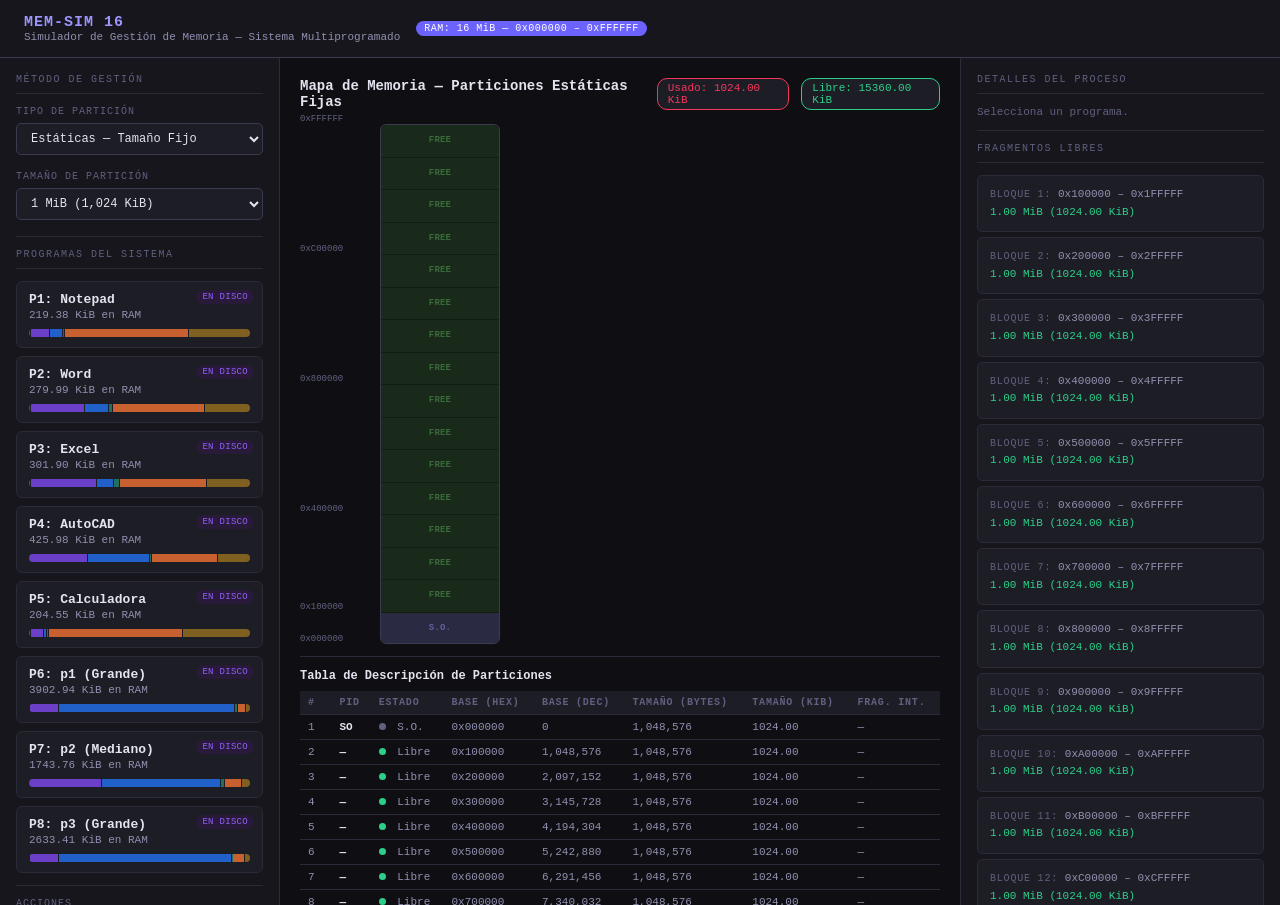
==== Laboratorio_3/simulador_memoria.html @ 235eb128 "archivos base laboratorio 3" ====
<!DOCTYPE html>
<html lang="es">
<head>
  <meta charset="UTF-8" />
  <meta name="viewport" content="width=device-width, initial-scale=1.0" />
  <title>Simulador de Gestión de Memoria — 16 MiB</title>

  <!-- Hoja de estilos externa -->
  <link rel="stylesheet" href="simulador_memoria.css" />
</head>
<body>

  <!-- ═══════════════════════════════════════════════════════
       ENCABEZADO PRINCIPAL
       Muestra el nombre del simulador y el rango de direcciones
  ═══════════════════════════════════════════════════════ -->
  <header>
    <div>
      <div class="logo">MEM-SIM 16</div>
      <div class="subtitle">Simulador de Gestión de Memoria — Sistema Multiprogramado</div>
    </div>
    <span class="badge">RAM: 16 MiB — 0x000000 – 0xFFFFFF</span>
  </header>

  <!-- ═══════════════════════════════════════════════════════
       DISEÑO PRINCIPAL DE TRES COLUMNAS
       Izquierda: controles y lista de programas
       Centro:    mapa visual de memoria y tabla de particiones
       Derecha:   detalles del proceso y log de eventos
  ═══════════════════════════════════════════════════════ -->
  <div class="main-layout">

    <!-- ── PANEL IZQUIERDO: Controles ── -->
    <div class="panel" id="leftPanel">

      <!-- Sección: selección del método de gestión -->
      <div class="panel-title">Método de Gestión</div>

      <div class="ctrl-section">
        <div class="ctrl-label">Tipo de Partición</div>
        <select id="methodSelect" onchange="onMethodChange()">
          <option value="fixed">Estáticas — Tamaño Fijo</option>
          <option value="variable">Estáticas — Tamaño Variable</option>
          <option value="dynamic">Dinámicas — Sin Compactación</option>
          <option value="dynamic_compact">Dinámicas — Con Compactación</option>
        </select>
      </div>

      <!--
        Selector de algoritmo de asignación.
        Visible para: estáticas de tamaño variable, dinámicas sin/con compactación.
        Oculto para:  estáticas de tamaño fijo (no aplica algoritmo).
      -->
      <div id="algorithmRow" class="ctrl-section" style="display:none">
        <div class="ctrl-label">Algoritmo de Asignación</div>
        <select id="algorithmSelect" onchange="onAlgorithmChange()">
          <option value="first">Primer Ajuste (First Fit)</option>
          <option value="best">Mejor Ajuste (Best Fit)</option>
          <option value="worst">Peor Ajuste (Worst Fit)</option>
        </select>
      </div>

      <!--
        Selector del tamaño de partición fija.
        Solo visible en el modo "Estáticas de Tamaño Fijo".
      -->
      <div id="fixedPartRow" class="ctrl-section" style="display:none">
        <div class="ctrl-label">Tamaño de Partición</div>
        <select id="partSizeSelect" onchange="onMethodChange()">
          <option value="1048576">1 MiB (1,024 KiB)</option>
          <option value="2097152">2 MiB (2,048 KiB)</option>
          <option value="4194304">4 MiB (4,096 KiB)</option>
        </select>
      </div>

      <div class="divider"></div>

      <!-- Sección: lista de programas disponibles -->
      <div class="panel-title">Programas del Sistema</div>
      <div id="programsList"></div>

      <div class="divider"></div>

      <!-- Sección: botones de acción sobre la memoria -->
      <div class="ctrl-section">
        <div class="ctrl-label">Acciones</div>

        <!-- Carga el proceso seleccionado en RAM -->
        <button onclick="loadSelectedProcess()" id="btnLoad">▶ Cargar Proceso</button>

        <!-- Libera el proceso seleccionado de RAM -->
        <button onclick="unloadSelectedProcess()" id="btnUnload" class="danger" style="margin-top:6px">
          ✕ Terminar Proceso
        </button>

        <!-- Reinicia la simulación borrando todos los procesos cargados -->
        <button onclick="resetMemory()" class="secondary" style="margin-top:6px">
          ↺ Resetear Memoria
        </button>

        <!-- Avanza un paso en la simulación automática (T1 → T6) -->
        <button onclick="runAutoSimulation()" class="success" style="margin-top:6px" id="btnAuto">
          ⚡ Simulación Auto (T1–T6)
        </button>
      </div>

      <!--
        Botón de compactación: solo visible en el modo dinámico con compactación.
        Mueve todos los procesos al área baja de RAM para consolidar el espacio libre.
      -->
      <div id="compactBtnWrap" style="display:none">
        <button onclick="doCompact()" class="secondary" style="margin-top:6px">
          ⊡ Compactar Memoria
        </button>
      </div>

    </div><!-- /panel izquierdo -->


    <!-- ── PANEL CENTRAL: Mapa de Memoria ── -->
    <div class="center-panel" id="centerPanel">

      <!-- Encabezado del mapa con título dinámico y chips de estadísticas -->
      <div class="mem-header">
        <div class="mem-title" id="mapTitle">Mapa de Memoria — Particiones Estáticas Fijas</div>
        <div class="mem-stats">
          <span class="stat-chip used" id="statUsed">Usado: 0</span>
          <span class="stat-chip free" id="statFree">Libre: 16 MiB</span>
        </div>
      </div>

      <!-- Contenedor donde se renderizan: etiquetas de dirección + mapa visual + tabla lateral -->
      <div class="mem-map-container" id="memMapContainer"></div>

      <div class="divider"></div>

      <!-- Tabla de descripción detallada de todas las particiones -->
      <div class="compact-title">Tabla de Descripción de Particiones</div>
      <div style="overflow-x:auto; margin-top:8px;">
        <table id="partTable">
          <thead>
            <tr>
              <th>#</th>
              <th>PID</th>
              <th>Estado</th>
              <th>Base (Hex)</th>
              <th>Base (Dec)</th>
              <th>Tamaño (bytes)</th>
              <th>Tamaño (KiB)</th>
              <th>Frag. Int.</th>
            </tr>
          </thead>
          <tbody id="partTableBody"></tbody>
        </table>
      </div>

      <!-- Sección de análisis de fragmentación (interna y externa) -->
      <div id="fragSection" style="margin-top:14px; display:none">
        <div class="compact-title">Análisis de Fragmentación</div>
        <div class="two-col" style="margin-top:8px" id="fragStats"></div>
      </div>

    </div><!-- /panel central -->


    <!-- ── PANEL DERECHO: Detalles y Log ── -->
    <div class="right-panel" id="rightPanel">

      <!-- Información detallada del proceso seleccionado y sus segmentos -->
      <div class="panel-title">Detalles del Proceso</div>
      <div id="processDetail">
        <div style="color:var(--text3); font-size:11px; margin-top:8px;">
          Selecciona un programa para ver sus detalles.
        </div>
      </div>

      <div class="divider"></div>

      <!-- Lista de bloques libres actuales en memoria -->
      <div class="panel-title">Fragmentos Libres</div>
      <div id="freeFragList" style="font-size:11px; color:var(--text3);">—</div>

      <div class="divider"></div>

      <!-- Registro cronológico de eventos del simulador -->
      <div class="panel-title">Log de Eventos</div>
      <ul class="log-list" id="logList"></ul>

    </div><!-- /panel derecho -->

  </div><!-- /main-layout -->

  <!-- Script principal — cargado al final para que el DOM esté listo -->
  <script src="simulador_memoria.js"></script>

</body>
</html>
---- Laboratorio_3/simulador_memoria.css ----
/* ═══════════════════════════════════════════════════════════════
   simulador_memoria.css
   Estilos del Simulador de Gestión de Memoria — 16 MiB
   Universidad / Sistemas Operativos

   Organización:
     1. Variables de tema (colores, tipografía)
     2. Reset y base
     3. Encabezado
     4. Layout principal (3 columnas)
     5. Paneles laterales y central
     6. Títulos de panel y divisores
     7. Controles (selects, botones, inputs)
     8. Lista de programas
     9. Barra de segmentos de proceso
    10. Mapa visual de memoria
    11. Etiquetas de dirección
    12. Tabla de particiones
    13. Panel de fragmentación
    14. Panel de detalles del proceso
    15. Log de eventos
    16. Utilidades varias
═══════════════════════════════════════════════════════════════ */


/* ───────────────────────────────────────────────
   1. VARIABLES DE TEMA
   Paleta oscura de terminal / sistemas operativos
─────────────────────────────────────────────── */
:root {
  /* Fondos en orden de profundidad */
  --bg:      #0f0f13;   /* fondo más oscuro (body) */
  --bg2:     #16161c;   /* paneles laterales */
  --bg3:     #1d1d26;   /* tarjetas y controles internos */

  /* Bordes */
  --border:  #2a2a38;   /* bordes suaves */
  --border2: #3a3a50;   /* bordes con más contraste */

  /* Colores de acento */
  --accent:  #6c63ff;   /* morado principal */
  --accent2: #9d95ff;   /* morado claro (hover / activo) */

  /* Colores semánticos */
  --green:  #2dce89;    /* proceso cargado / OK */
  --green2: #1a9e62;    /* borde de proceso en RAM */
  --red:    #f5365c;    /* error / liberar / ocupado */
  --amber:  #fb6340;    /* advertencia / fragmentación */
  --cyan:   #11cdef;    /* info / log informativo */

  /* Texto en tres niveles de prominencia */
  --text:  #e4e4f0;     /* texto principal */
  --text2: #9090b0;     /* texto secundario */
  --text3: #606080;     /* texto terciario / etiquetas */

  /* Tipografía monoespaciada (adecuada para direcciones hex) */
  --font: 'Courier New', monospace;
}


/* ───────────────────────────────────────────────
   2. RESET Y BASE
─────────────────────────────────────────────── */
* {
  box-sizing: border-box;
  margin: 0;
  padding: 0;
}

body {
  background: var(--bg);
  color: var(--text);
  font-family: var(--font);
  font-size: 13px;
  min-height: 100vh;
}


/* ───────────────────────────────────────────────
   3. ENCABEZADO
─────────────────────────────────────────────── */
header {
  background: var(--bg2);
  border-bottom: 1px solid var(--border2);
  padding: 14px 24px;
  display: flex;
  align-items: center;
  gap: 16px;
}

header .logo {
  font-size: 15px;
  font-weight: bold;
  color: var(--accent2);
  letter-spacing: 1px;
}

header .subtitle {
  color: var(--text2);
  font-size: 11px;
}

/* Badge informativo con el rango de direcciones RAM */
header .badge {
  background: var(--accent);
  color: #fff;
  font-size: 10px;
  padding: 2px 8px;
  border-radius: 10px;
  letter-spacing: 0.5px;
}


/* ───────────────────────────────────────────────
   4. LAYOUT PRINCIPAL (3 columnas)
   Izquierda fija | Centro flexible | Derecha fija
─────────────────────────────────────────────── */
.main-layout {
  display: grid;
  grid-template-columns: 280px 1fr 320px;
  height: calc(100vh - 53px); /* descuenta la altura del header */
  overflow: hidden;
}


/* ───────────────────────────────────────────────
   5. PANELES
─────────────────────────────────────────────── */

/* Panel lateral genérico (izquierdo) */
.panel {
  background: var(--bg2);
  border-right: 1px solid var(--border);
  overflow-y: auto;
  padding: 16px;
}

/* Panel central: mapa de memoria y tabla */
.center-panel {
  background: var(--bg);
  overflow-y: auto;
  padding: 20px;
}

/* Panel derecho: detalles y log */
.right-panel {
  background: var(--bg2);
  border-left: 1px solid var(--border);
  overflow-y: auto;
  padding: 16px;
}


/* ───────────────────────────────────────────────
   6. TÍTULOS DE PANEL Y DIVISORES
─────────────────────────────────────────────── */

/* Títulos de sección dentro de los paneles */
.panel-title {
  font-size: 10px;
  letter-spacing: 1.5px;
  color: var(--text3);
  text-transform: uppercase;
  margin-bottom: 12px;
  padding-bottom: 8px;
  border-bottom: 1px solid var(--border);
}

/* Título compacto (sin uppercase agresivo) */
.compact-title {
  font-size: 12px;
  color: var(--text);
  font-weight: bold;
  margin-bottom: 8px;
}

/* Línea divisoria horizontal */
.divider {
  height: 1px;
  background: var(--border);
  margin: 12px 0;
}


/* ───────────────────────────────────────────────
   7. CONTROLES (selects, botones, inputs)
─────────────────────────────────────────────── */

/* Contenedor de cada bloque de control */
.ctrl-section {
  margin-bottom: 16px;
}

/* Etiqueta pequeña sobre cada control */
.ctrl-label {
  font-size: 10px;
  color: var(--text3);
  margin-bottom: 6px;
  letter-spacing: 1px;
  text-transform: uppercase;
}

/* Estilos base compartidos por select, button e input numérico */
select,
button,
input[type=number] {
  width: 100%;
  background: var(--bg3);
  border: 1px solid var(--border2);
  color: var(--text);
  padding: 7px 10px;
  border-radius: 5px;
  font-family: var(--font);
  font-size: 12px;
  outline: none;
  transition: border-color 0.15s;
}

select:focus,
input:focus {
  border-color: var(--accent);
}

/* Botón primario */
button {
  cursor: pointer;
  background: var(--accent);
  border-color: var(--accent);
  color: #fff;
  font-weight: bold;
  margin-top: 4px;
}

button:hover {
  background: var(--accent2);
}

/* Botón de peligro (terminar proceso, resetear) */
button.danger {
  background: var(--red);
  border-color: var(--red);
}

button.danger:hover {
  background: #ff5575;
}

/* Botón secundario / neutro */
button.secondary {
  background: transparent;
  border-color: var(--border2);
  color: var(--text2);
}

button.secondary:hover {
  border-color: var(--border);
  color: var(--text);
  background: var(--bg3);
}

/* Botón de éxito (simulación automática) */
button.success {
  background: var(--green2);
  border-color: var(--green2);
}

/* Botón pequeño para usos inline */
button.small {
  padding: 4px 10px;
  font-size: 11px;
  width: auto;
  margin: 0;
}


/* ───────────────────────────────────────────────
   8. LISTA DE PROGRAMAS
   Cada tarjeta representa un programa del sistema
─────────────────────────────────────────────── */

/* Tarjeta de programa */
.prog-item {
  background: var(--bg3);
  border: 1px solid var(--border);
  border-radius: 6px;
  padding: 10px 12px;
  margin-bottom: 8px;
  cursor: pointer;
  transition: border-color 0.15s;
  position: relative;
}

.prog-item:hover {
  border-color: var(--border2);
}

/* Estado: programa seleccionado actualmente */
.prog-item.selected {
  border-color: var(--accent);
}

/* Estado: programa ya cargado en RAM */
.prog-item.in-memory {
  border-color: var(--green2);
}

/* Nombre del programa */
.prog-name {
  font-size: 13px;
  color: var(--text);
  font-weight: bold;
}

/* Tamaño del programa en RAM */
.prog-size {
  font-size: 11px;
  color: var(--text2);
  margin-top: 2px;
}

/* Etiqueta de estado: "EN RAM" o "EN DISCO" */
.prog-badge {
  position: absolute;
  top: 8px;
  right: 8px;
  font-size: 9px;
  padding: 2px 6px;
  border-radius: 8px;
  letter-spacing: 0.3px;
}

/* Badge verde: proceso está en memoria RAM */
.badge-mem {
  background: #1a3a2a;
  color: var(--green);
}

/* Badge morado: proceso está solo en disco */
.badge-disk {
  background: #2a1a3a;
  color: #9060ff;
}


/* ───────────────────────────────────────────────
   9. BARRA DE SEGMENTOS DEL PROCESO
   Muestra proporcionalmente los segmentos:
   HEADER | .text | .data | .bss | .heap | .stack
─────────────────────────────────────────────── */
.seg-bar {
  display: flex;
  height: 8px;
  border-radius: 4px;
  overflow: hidden;
  margin-top: 8px;
  gap: 1px;
}

/* Cada parte proporcional de la barra */
.seg-part {
  height: 100%;
  transition: flex 0.3s;
}


/* ───────────────────────────────────────────────
   10. MAPA VISUAL DE MEMORIA
   Columna vertical que representa las 16 MiB de RAM
─────────────────────────────────────────────── */

/* Encabezado del mapa con título y chips de estadísticas */
.mem-header {
  display: flex;
  align-items: center;
  justify-content: space-between;
  margin-bottom: 14px;
}

.mem-title {
  font-size: 14px;
  color: var(--text);
  font-weight: bold;
}

/* Chips de estadísticas (usado / libre) */
.mem-stats {
  display: flex;
  gap: 12px;
}

.stat-chip {
  font-size: 11px;
  padding: 3px 10px;
  border-radius: 10px;
  background: var(--bg3);
  border: 1px solid var(--border);
}

.stat-chip.used {
  border-color: var(--red);
  color: var(--red);
}

.stat-chip.free {
  border-color: var(--green);
  color: var(--green);
}

/* Fila que contiene: etiquetas hex | mapa | tabla */
.mem-map-container {
  display: flex;
  gap: 16px;
  align-items: flex-start;
}

/* Columna del mapa visual */
.mem-map {
  width: 120px;
  flex-shrink: 0;
  background: var(--bg3);
  border: 1px solid var(--border2);
  border-radius: 6px;
  overflow: hidden;
  position: relative;
}

/* Cada bloque individual dentro del mapa (una partición) */
.mem-block {
  width: 100%;
  display: flex;
  align-items: center;
  justify-content: center;
  font-size: 9px;
  font-weight: bold;
  letter-spacing: 0.2px;
  border-bottom: 1px solid rgba(0, 0, 0, 0.3);
  cursor: default;
  transition: filter 0.15s;
  position: relative;
  overflow: hidden;
  flex-direction: column;
}

.mem-block:hover {
  filter: brightness(1.2);
}

/* Texto dentro del bloque de memoria (PID o "FREE") */
.mem-block-text {
  font-size: 9px;
  text-align: center;
  line-height: 1.2;
  padding: 2px 3px;
  pointer-events: none;
}

/* Columna lateral con etiquetas de particiones */
.ptable {
  flex: 1;
  overflow: auto;
}


/* ───────────────────────────────────────────────
   11. ETIQUETAS DE DIRECCIÓN HEX
   Anotaciones a la izquierda del mapa (0x000000…)
─────────────────────────────────────────────── */
.addr-labels {
  display: flex;
  flex-direction: column;
  justify-content: space-between;
  font-size: 9px;
  color: var(--text3);
  width: 64px;
  flex-shrink: 0;
}

.addr-label {
  white-space: nowrap;
}


/* ───────────────────────────────────────────────
   12. TABLA DE PARTICIONES
   Descripción detallada de cada partición/bloque
─────────────────────────────────────────────── */
table {
  width: 100%;
  border-collapse: collapse;
  font-size: 11px;
}

/* Encabezados de columna */
th {
  background: var(--bg3);
  color: var(--text3);
  font-size: 10px;
  letter-spacing: 0.8px;
  text-transform: uppercase;
  padding: 6px 8px;
  text-align: left;
  border-bottom: 1px solid var(--border);
}

/* Celdas de datos */
td {
  padding: 6px 8px;
  border-bottom: 1px solid var(--border);
  color: var(--text2);
  vertical-align: middle;
}

/* Resalte suave al hacer hover sobre una fila */
tr:hover td {
  background: rgba(108, 99, 255, 0.05);
}

/* Celda con el ID del proceso */
.pid-cell {
  font-weight: bold;
}

/* PID del Sistema Operativo (más tenue) */
.pid-SO {
  color: var(--text3);
}

/* Punto de estado de color junto al tipo de partición */
.status-dot {
  width: 7px;
  height: 7px;
  border-radius: 50%;
  display: inline-block;
  margin-right: 5px;
}

.dot-free { background: var(--green); }   /* bloque libre */
.dot-used { background: var(--red); }     /* bloque ocupado por proceso */
.dot-so   { background: var(--text3); }   /* bloque del sistema operativo */
.dot-frag { background: var(--amber); }   /* fragmentación */

/* Fila resaltada para procesos cargados */
.highlight-row td {
  background: rgba(45, 206, 137, 0.08) !important;
}


/* ───────────────────────────────────────────────
   13. PANEL DE FRAGMENTACIÓN
─────────────────────────────────────────────── */

/* Aviso naranja cuando hay fragmentación externa significativa */
.frag-warn {
  background: rgba(251, 99, 64, 0.1);
  border: 1px solid rgba(251, 99, 64, 0.3);
  border-radius: 5px;
  padding: 8px 12px;
  color: var(--amber);
  font-size: 11px;
  margin-bottom: 10px;
}

/* Barra de progreso de fragmentación interna (naranja) */
.int-frag-bar {
  height: 6px;
  border-radius: 3px;
  background: var(--border2);
  overflow: hidden;
  margin-top: 3px;
}

.int-frag-fill {
  height: 100%;
  background: var(--amber);
  border-radius: 3px;
}

/* Barra de fragmentación externa (rojo) */
.ext-frag-fill {
  height: 100%;
  background: var(--red);
  border-radius: 3px;
}


/* ───────────────────────────────────────────────
   14. DETALLES DEL PROCESO (panel derecho)
─────────────────────────────────────────────── */

/* Tarjeta de información genérica */
.info-box {
  background: var(--bg3);
  border: 1px solid var(--border);
  border-radius: 5px;
  padding: 10px 12px;
  margin-bottom: 10px;
  font-size: 11px;
  color: var(--text2);
  line-height: 1.6;
}

/* Etiqueta dentro del info-box */
.info-box .label {
  color: var(--text3);
  font-size: 10px;
  text-transform: uppercase;
  letter-spacing: 0.8px;
}

/* Valor destacado dentro del info-box */
.info-box .value {
  color: var(--text);
  font-size: 12px;
  font-weight: bold;
}


/* ───────────────────────────────────────────────
   15. LOG DE EVENTOS
─────────────────────────────────────────────── */

/* Lista de entradas del log */
.log-list {
  list-style: none;
}

/* Entrada individual del log */
.log-item {
  padding: 5px 0;
  border-bottom: 1px solid var(--border);
  font-size: 11px;
  color: var(--text2);
  line-height: 1.4;
}

/* Marca de tiempo en el log */
.log-item .log-time {
  color: var(--text3);
  font-size: 10px;
  margin-right: 5px;
}

/* Colores semánticos para mensajes del log */
.log-ok   { color: var(--green); }   /* carga exitosa */
.log-err  { color: var(--red); }     /* error (sin espacio, etc.) */
.log-warn { color: var(--amber); }   /* advertencia */
.log-info { color: var(--cyan); }    /* información general */


/* ───────────────────────────────────────────────
   16. UTILIDADES VARIAS
─────────────────────────────────────────────── */

/* Grid de dos columnas para tarjetas de estadísticas */
.two-col {
  display: grid;
  grid-template-columns: 1fr 1fr;
  gap: 8px;
}

/* Leyenda de colores */
.legend {
  display: flex;
  flex-wrap: wrap;
  gap: 8px;
  margin-top: 8px;
}

.legend-item {
  display: flex;
  align-items: center;
  gap: 5px;
  font-size: 10px;
  color: var(--text2);
}

.legend-color {
  width: 10px;
  height: 10px;
  border-radius: 2px;
}

/* Fila con checkbox y etiqueta */
.check-row {
  display: flex;
  align-items: center;
  gap: 8px;
  margin-bottom: 6px;
}

.check-row input[type=checkbox] {
  width: auto;
}

.check-row label {
  font-size: 11px;
  color: var(--text2);
}
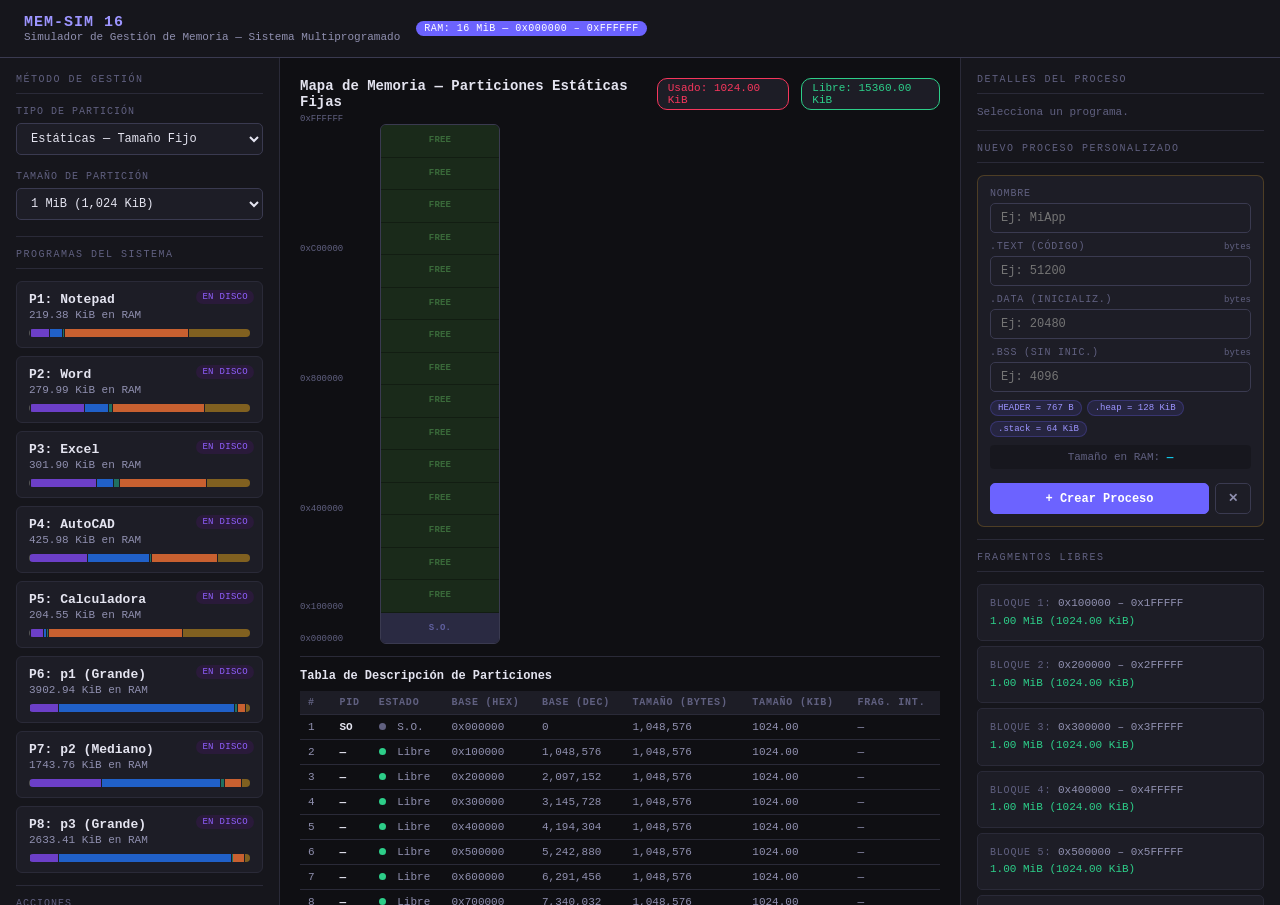
==== commit a867eda9: "archivos corregidos funcionales" ====
--- a/Laboratorio_3/simulador_memoria.html
+++ b/Laboratorio_3/simulador_memoria.html
@@ -4,15 +4,12 @@
   <meta charset="UTF-8" />
   <meta name="viewport" content="width=device-width, initial-scale=1.0" />
   <title>Simulador de Gestión de Memoria — 16 MiB</title>
-
-  <!-- Hoja de estilos externa -->
   <link rel="stylesheet" href="simulador_memoria.css" />
 </head>
 <body>
 
   <!-- ═══════════════════════════════════════════════════════
        ENCABEZADO PRINCIPAL
-       Muestra el nombre del simulador y el rango de direcciones
   ═══════════════════════════════════════════════════════ -->
   <header>
     <div>
@@ -26,14 +23,13 @@
        DISEÑO PRINCIPAL DE TRES COLUMNAS
        Izquierda: controles y lista de programas
        Centro:    mapa visual de memoria y tabla de particiones
-       Derecha:   detalles del proceso y log de eventos
+       Derecha:   formulario personalizado, detalles y log
   ═══════════════════════════════════════════════════════ -->
   <div class="main-layout">
 
     <!-- ── PANEL IZQUIERDO: Controles ── -->
     <div class="panel" id="leftPanel">
 
-      <!-- Sección: selección del método de gestión -->
       <div class="panel-title">Método de Gestión</div>
 
       <div class="ctrl-section">
@@ -47,9 +43,8 @@
       </div>
 
       <!--
-        Selector de algoritmo de asignación.
-        Visible para: estáticas de tamaño variable, dinámicas sin/con compactación.
-        Oculto para:  estáticas de tamaño fijo (no aplica algoritmo).
+        Selector de algoritmo: visible para estáticas variables y dinámicas.
+        Oculto en estáticas fijas (allí no se elige algoritmo).
       -->
       <div id="algorithmRow" class="ctrl-section" style="display:none">
         <div class="ctrl-label">Algoritmo de Asignación</div>
@@ -60,10 +55,7 @@
         </select>
       </div>
 
-      <!--
-        Selector del tamaño de partición fija.
-        Solo visible en el modo "Estáticas de Tamaño Fijo".
-      -->
+      <!-- Selector de tamaño de partición: solo en modo fijo -->
       <div id="fixedPartRow" class="ctrl-section" style="display:none">
         <div class="ctrl-label">Tamaño de Partición</div>
         <select id="partSizeSelect" onchange="onMethodChange()">
@@ -75,39 +67,28 @@
 
       <div class="divider"></div>
 
-      <!-- Sección: lista de programas disponibles -->
+      <!-- Lista de programas (predefinidos del Excel + personalizados) -->
       <div class="panel-title">Programas del Sistema</div>
       <div id="programsList"></div>
 
       <div class="divider"></div>
 
-      <!-- Sección: botones de acción sobre la memoria -->
+      <!-- Botones de control sobre la memoria -->
       <div class="ctrl-section">
         <div class="ctrl-label">Acciones</div>
-
-        <!-- Carga el proceso seleccionado en RAM -->
         <button onclick="loadSelectedProcess()" id="btnLoad">▶ Cargar Proceso</button>
-
-        <!-- Libera el proceso seleccionado de RAM -->
         <button onclick="unloadSelectedProcess()" id="btnUnload" class="danger" style="margin-top:6px">
           ✕ Terminar Proceso
         </button>
-
-        <!-- Reinicia la simulación borrando todos los procesos cargados -->
         <button onclick="resetMemory()" class="secondary" style="margin-top:6px">
           ↺ Resetear Memoria
         </button>
-
-        <!-- Avanza un paso en la simulación automática (T1 → T6) -->
         <button onclick="runAutoSimulation()" class="success" style="margin-top:6px" id="btnAuto">
           ⚡ Simulación Auto (T1–T6)
         </button>
       </div>
 
-      <!--
-        Botón de compactación: solo visible en el modo dinámico con compactación.
-        Mueve todos los procesos al área baja de RAM para consolidar el espacio libre.
-      -->
+      <!-- Botón de compactación: solo visible en modo dinámico con compactación -->
       <div id="compactBtnWrap" style="display:none">
         <button onclick="doCompact()" class="secondary" style="margin-top:6px">
           ⊡ Compactar Memoria
@@ -120,7 +101,6 @@
     <!-- ── PANEL CENTRAL: Mapa de Memoria ── -->
     <div class="center-panel" id="centerPanel">
 
-      <!-- Encabezado del mapa con título dinámico y chips de estadísticas -->
       <div class="mem-header">
         <div class="mem-title" id="mapTitle">Mapa de Memoria — Particiones Estáticas Fijas</div>
         <div class="mem-stats">
@@ -129,12 +109,12 @@
         </div>
       </div>
 
-      <!-- Contenedor donde se renderizan: etiquetas de dirección + mapa visual + tabla lateral -->
+      <!-- Contenedor del mapa visual + etiquetas de dirección + tabla lateral -->
       <div class="mem-map-container" id="memMapContainer"></div>
 
       <div class="divider"></div>
 
-      <!-- Tabla de descripción detallada de todas las particiones -->
+      <!-- Tabla detallada de todas las particiones -->
       <div class="compact-title">Tabla de Descripción de Particiones</div>
       <div style="overflow-x:auto; margin-top:8px;">
         <table id="partTable">
@@ -154,7 +134,7 @@
         </table>
       </div>
 
-      <!-- Sección de análisis de fragmentación (interna y externa) -->
+      <!-- Panel de análisis de fragmentación interna y externa -->
       <div id="fragSection" style="margin-top:14px; display:none">
         <div class="compact-title">Análisis de Fragmentación</div>
         <div class="two-col" style="margin-top:8px" id="fragStats"></div>
@@ -163,10 +143,10 @@
     </div><!-- /panel central -->
 
 
-    <!-- ── PANEL DERECHO: Detalles y Log ── -->
+    <!-- ── PANEL DERECHO: Detalles + Proceso Personalizado + Log ── -->
     <div class="right-panel" id="rightPanel">
 
-      <!-- Información detallada del proceso seleccionado y sus segmentos -->
+      <!-- Detalles del proceso seleccionado -->
       <div class="panel-title">Detalles del Proceso</div>
       <div id="processDetail">
         <div style="color:var(--text3); font-size:11px; margin-top:8px;">
@@ -176,7 +156,85 @@
 
       <div class="divider"></div>
 
-      <!-- Lista de bloques libres actuales en memoria -->
+      <!-- ══════════════════════════════════════════
+           FORMULARIO: PROCESO PERSONALIZADO
+           El usuario define sus propios segmentos.
+           .heap (128 KiB) y .stack (64 KiB) son fijos
+           igual que en los procesos predefinidos del Excel.
+           Los procesos creados aparecen en la lista del
+           panel izquierdo y se cargan/descargan manualmente.
+      ══════════════════════════════════════════ -->
+      <div class="panel-title">Nuevo Proceso Personalizado</div>
+
+      <div class="custom-form" id="customForm">
+
+        <!-- Nombre del proceso -->
+        <div class="form-row">
+          <label class="form-label" for="cName">Nombre</label>
+          <input type="text" id="cName" placeholder="Ej: MiApp" maxlength="16"
+                 oninput="updateSizePreview()" />
+        </div>
+
+        <!-- Segmento .text: código ejecutable -->
+        <div class="form-row">
+          <label class="form-label">
+            .text (código)
+            <span class="form-hint">bytes</span>
+          </label>
+          <input type="number" id="cCode" placeholder="Ej: 51200"
+                 min="1" max="10000000" oninput="updateSizePreview()" />
+        </div>
+
+        <!-- Segmento .data: variables globales inicializadas -->
+        <div class="form-row">
+          <label class="form-label">
+            .data (inicializ.)
+            <span class="form-hint">bytes</span>
+          </label>
+          <input type="number" id="cData" placeholder="Ej: 20480"
+                 min="0" max="10000000" oninput="updateSizePreview()" />
+        </div>
+
+        <!-- Segmento .bss: variables globales sin inicializar -->
+        <div class="form-row">
+          <label class="form-label">
+            .bss (sin inic.)
+            <span class="form-hint">bytes</span>
+          </label>
+          <input type="number" id="cBss" placeholder="Ej: 4096"
+                 min="0" max="10000000" oninput="updateSizePreview()" />
+        </div>
+
+        <!-- Chips informativos de segmentos con valores fijos -->
+        <div class="fixed-segs-note">
+          <span class="fixed-seg-chip" title="Cabecera del ejecutable, fija en todos los procesos">HEADER = 767 B</span>
+          <span class="fixed-seg-chip" title="Montículo del proceso, fijo en 128 KiB">.heap = 128 KiB</span>
+          <span class="fixed-seg-chip" title="Pila del proceso, fija en 64 KiB">.stack = 64 KiB</span>
+        </div>
+
+        <!-- Vista previa del tamaño total en RAM calculada en tiempo real -->
+        <div class="size-preview" id="sizePreview">
+          Tamaño en RAM: <span id="previewVal">—</span>
+        </div>
+
+        <!-- Mensaje de error de validación del formulario -->
+        <div class="form-error" id="formError" style="display:none"></div>
+
+        <!-- Botones del formulario -->
+        <div style="display:flex; gap:6px; margin-top:10px;">
+          <button onclick="createCustomProcess()" style="flex:1;">
+            + Crear Proceso
+          </button>
+          <button onclick="clearCustomForm()" class="secondary"
+                  style="flex:0 0 auto; width:auto; padding:7px 12px;"
+                  title="Limpiar formulario">✕</button>
+        </div>
+
+      </div><!-- /customForm -->
+
+      <div class="divider"></div>
+
+      <!-- Lista de bloques libres actuales en RAM -->
       <div class="panel-title">Fragmentos Libres</div>
       <div id="freeFragList" style="font-size:11px; color:var(--text3);">—</div>
 
@@ -190,8 +248,8 @@
 
   </div><!-- /main-layout -->
 
-  <!-- Script principal — cargado al final para que el DOM esté listo -->
+  <!-- Script principal cargado al final para que el DOM esté listo -->
   <script src="simulador_memoria.js"></script>
 
 </body>
-</html>
+</html>
--- a/Laboratorio_3/simulador_memoria.css
+++ b/Laboratorio_3/simulador_memoria.css
@@ -1,60 +1,51 @@
 /* ═══════════════════════════════════════════════════════════════
    simulador_memoria.css
    Estilos del Simulador de Gestión de Memoria — 16 MiB
-   Universidad / Sistemas Operativos
 
    Organización:
-     1. Variables de tema (colores, tipografía)
-     2. Reset y base
-     3. Encabezado
-     4. Layout principal (3 columnas)
-     5. Paneles laterales y central
-     6. Títulos de panel y divisores
-     7. Controles (selects, botones, inputs)
-     8. Lista de programas
-     9. Barra de segmentos de proceso
-    10. Mapa visual de memoria
-    11. Etiquetas de dirección
-    12. Tabla de particiones
-    13. Panel de fragmentación
-    14. Panel de detalles del proceso
-    15. Log de eventos
-    16. Utilidades varias
+     1.  Variables de tema (colores, tipografía)
+     2.  Reset y base
+     3.  Encabezado
+     4.  Layout principal (3 columnas)
+     5.  Paneles laterales y central
+     6.  Títulos de panel y divisores
+     7.  Controles (selects, botones, inputs)
+     8.  Lista de programas
+     9.  Barra de segmentos de proceso
+    10.  Mapa visual de memoria
+    11.  Etiquetas de dirección
+    12.  Tabla de particiones
+    13.  Panel de fragmentación
+    14.  Panel de detalles del proceso
+    15.  Formulario de proceso personalizado  ← nuevo
+    16.  Log de eventos
+    17.  Utilidades varias
 ═══════════════════════════════════════════════════════════════ */
 
 
 /* ───────────────────────────────────────────────
    1. VARIABLES DE TEMA
-   Paleta oscura de terminal / sistemas operativos
 ─────────────────────────────────────────────── */
 :root {
-  /* Fondos en orden de profundidad */
-  --bg:      #0f0f13;   /* fondo más oscuro (body) */
-  --bg2:     #16161c;   /* paneles laterales */
-  --bg3:     #1d1d26;   /* tarjetas y controles internos */
-
-  /* Bordes */
-  --border:  #2a2a38;   /* bordes suaves */
-  --border2: #3a3a50;   /* bordes con más contraste */
-
-  /* Colores de acento */
-  --accent:  #6c63ff;   /* morado principal */
-  --accent2: #9d95ff;   /* morado claro (hover / activo) */
-
-  /* Colores semánticos */
-  --green:  #2dce89;    /* proceso cargado / OK */
-  --green2: #1a9e62;    /* borde de proceso en RAM */
-  --red:    #f5365c;    /* error / liberar / ocupado */
-  --amber:  #fb6340;    /* advertencia / fragmentación */
-  --cyan:   #11cdef;    /* info / log informativo */
-
-  /* Texto en tres niveles de prominencia */
-  --text:  #e4e4f0;     /* texto principal */
-  --text2: #9090b0;     /* texto secundario */
-  --text3: #606080;     /* texto terciario / etiquetas */
-
-  /* Tipografía monoespaciada (adecuada para direcciones hex) */
-  --font: 'Courier New', monospace;
+  --bg:      #0f0f13;
+  --bg2:     #16161c;
+  --bg3:     #1d1d26;
+  --border:  #2a2a38;
+  --border2: #3a3a50;
+  --accent:  #6c63ff;
+  --accent2: #9d95ff;
+  --green:   #2dce89;
+  --green2:  #1a9e62;
+  --red:     #f5365c;
+  --amber:   #fb6340;
+  --cyan:    #11cdef;
+  --text:    #e4e4f0;
+  --text2:   #9090b0;
+  --text3:   #606080;
+  --font:    'Courier New', monospace;
+
+  /* Color distintivo para procesos personalizados */
+  --custom:  #e0a020;
 }
 
 
@@ -100,7 +91,6 @@
   font-size: 11px;
 }
 
-/* Badge informativo con el rango de direcciones RAM */
 header .badge {
   background: var(--accent);
   color: #fff;
@@ -113,12 +103,11 @@
 
 /* ───────────────────────────────────────────────
    4. LAYOUT PRINCIPAL (3 columnas)
-   Izquierda fija | Centro flexible | Derecha fija
 ─────────────────────────────────────────────── */
 .main-layout {
   display: grid;
   grid-template-columns: 280px 1fr 320px;
-  height: calc(100vh - 53px); /* descuenta la altura del header */
+  height: calc(100vh - 53px);
   overflow: hidden;
 }
 
@@ -126,8 +115,6 @@
 /* ───────────────────────────────────────────────
    5. PANELES
 ─────────────────────────────────────────────── */
-
-/* Panel lateral genérico (izquierdo) */
 .panel {
   background: var(--bg2);
   border-right: 1px solid var(--border);
@@ -135,14 +122,12 @@
   padding: 16px;
 }
 
-/* Panel central: mapa de memoria y tabla */
 .center-panel {
   background: var(--bg);
   overflow-y: auto;
   padding: 20px;
 }
 
-/* Panel derecho: detalles y log */
 .right-panel {
   background: var(--bg2);
   border-left: 1px solid var(--border);
@@ -154,8 +139,6 @@
 /* ───────────────────────────────────────────────
    6. TÍTULOS DE PANEL Y DIVISORES
 ─────────────────────────────────────────────── */
-
-/* Títulos de sección dentro de los paneles */
 .panel-title {
   font-size: 10px;
   letter-spacing: 1.5px;
@@ -166,7 +149,6 @@
   border-bottom: 1px solid var(--border);
 }
 
-/* Título compacto (sin uppercase agresivo) */
 .compact-title {
   font-size: 12px;
   color: var(--text);
@@ -174,7 +156,6 @@
   margin-bottom: 8px;
 }
 
-/* Línea divisoria horizontal */
 .divider {
   height: 1px;
   background: var(--border);
@@ -183,15 +164,12 @@
 
 
 /* ───────────────────────────────────────────────
-   7. CONTROLES (selects, botones, inputs)
-─────────────────────────────────────────────── */
-
-/* Contenedor de cada bloque de control */
+   7. CONTROLES
+─────────────────────────────────────────────── */
 .ctrl-section {
   margin-bottom: 16px;
 }
 
-/* Etiqueta pequeña sobre cada control */
 .ctrl-label {
   font-size: 10px;
   color: var(--text3);
@@ -200,10 +178,10 @@
   text-transform: uppercase;
 }
 
-/* Estilos base compartidos por select, button e input numérico */
 select,
 button,
-input[type=number] {
+input[type=number],
+input[type=text] {
   width: 100%;
   background: var(--bg3);
   border: 1px solid var(--border2);
@@ -221,7 +199,6 @@
   border-color: var(--accent);
 }
 
-/* Botón primario */
 button {
   cursor: pointer;
   background: var(--accent);
@@ -231,54 +208,40 @@
   margin-top: 4px;
 }
 
-button:hover {
-  background: var(--accent2);
-}
-
-/* Botón de peligro (terminar proceso, resetear) */
-button.danger {
-  background: var(--red);
-  border-color: var(--red);
-}
-
-button.danger:hover {
-  background: #ff5575;
-}
-
-/* Botón secundario / neutro */
+button:hover   { background: var(--accent2); }
+
+button.danger  { background: var(--red);    border-color: var(--red); }
+button.danger:hover { background: #ff5575; }
+
 button.secondary {
   background: transparent;
   border-color: var(--border2);
   color: var(--text2);
 }
-
 button.secondary:hover {
   border-color: var(--border);
   color: var(--text);
   background: var(--bg3);
 }
 
-/* Botón de éxito (simulación automática) */
-button.success {
-  background: var(--green2);
-  border-color: var(--green2);
-}
-
-/* Botón pequeño para usos inline */
-button.small {
-  padding: 4px 10px;
-  font-size: 11px;
-  width: auto;
-  margin: 0;
+button.success { background: var(--green2); border-color: var(--green2); }
+
+button.small   { padding: 4px 10px; font-size: 11px; width: auto; margin: 0; }
+
+/* Botón con color ámbar para acciones de proceso personalizado */
+button.custom-action {
+  background: transparent;
+  border-color: var(--custom);
+  color: var(--custom);
+}
+button.custom-action:hover {
+  background: rgba(224,160,32,0.12);
 }
 
 
 /* ───────────────────────────────────────────────
    8. LISTA DE PROGRAMAS
-   Cada tarjeta representa un programa del sistema
-─────────────────────────────────────────────── */
-
-/* Tarjeta de programa */
+─────────────────────────────────────────────── */
 .prog-item {
   background: var(--bg3);
   border: 1px solid var(--border);
@@ -290,62 +253,61 @@
   position: relative;
 }
 
-.prog-item:hover {
-  border-color: var(--border2);
-}
-
-/* Estado: programa seleccionado actualmente */
-.prog-item.selected {
-  border-color: var(--accent);
-}
-
-/* Estado: programa ya cargado en RAM */
-.prog-item.in-memory {
-  border-color: var(--green2);
-}
-
-/* Nombre del programa */
-.prog-name {
-  font-size: 13px;
-  color: var(--text);
-  font-weight: bold;
-}
-
-/* Tamaño del programa en RAM */
-.prog-size {
-  font-size: 11px;
-  color: var(--text2);
-  margin-top: 2px;
-}
-
-/* Etiqueta de estado: "EN RAM" o "EN DISCO" */
+.prog-item:hover              { border-color: var(--border2); }
+.prog-item.selected           { border-color: var(--accent);  }
+.prog-item.in-memory          { border-color: var(--green2);  }
+
+/* Borde ámbar para procesos personalizados no cargados */
+.prog-item.custom-prog        { border-color: rgba(224,160,32,0.35); }
+/* Borde ámbar brillante cuando el personalizado está en RAM */
+.prog-item.custom-prog.in-memory { border-color: var(--custom); }
+/* Borde ámbar + acento al seleccionar un personalizado */
+.prog-item.custom-prog.selected  { border-color: var(--accent); }
+
+.prog-name { font-size: 13px; color: var(--text); font-weight: bold; }
+.prog-size { font-size: 11px; color: var(--text2); margin-top: 2px; }
+
 .prog-badge {
   position: absolute;
-  top: 8px;
-  right: 8px;
+  top: 8px; right: 8px;
   font-size: 9px;
   padding: 2px 6px;
   border-radius: 8px;
   letter-spacing: 0.3px;
 }
 
-/* Badge verde: proceso está en memoria RAM */
-.badge-mem {
-  background: #1a3a2a;
-  color: var(--green);
-}
-
-/* Badge morado: proceso está solo en disco */
-.badge-disk {
-  background: #2a1a3a;
-  color: #9060ff;
+.badge-mem    { background: #1a3a2a; color: var(--green);  }
+.badge-disk   { background: #2a1a3a; color: #9060ff;       }
+/* Badge ámbar: proceso personalizado en disco */
+.badge-custom { background: #2a2010; color: var(--custom); }
+
+/* Botón de eliminar proceso personalizado (ícono ×) */
+.btn-remove-custom {
+  position: absolute;
+  bottom: 6px; right: 6px;
+  width: 18px; height: 18px;
+  border-radius: 3px;
+  background: transparent;
+  border: 1px solid rgba(224,160,32,0.3);
+  color: var(--custom);
+  font-size: 10px;
+  cursor: pointer;
+  display: flex;
+  align-items: center;
+  justify-content: center;
+  padding: 0;
+  margin: 0;
+  line-height: 1;
+  transition: background 0.15s;
+}
+
+.btn-remove-custom:hover {
+  background: rgba(224,160,32,0.15);
 }
 
 
 /* ───────────────────────────────────────────────
    9. BARRA DE SEGMENTOS DEL PROCESO
-   Muestra proporcionalmente los segmentos:
-   HEADER | .text | .data | .bss | .heap | .stack
 ─────────────────────────────────────────────── */
 .seg-bar {
   display: flex;
@@ -356,19 +318,12 @@
   gap: 1px;
 }
 
-/* Cada parte proporcional de la barra */
-.seg-part {
-  height: 100%;
-  transition: flex 0.3s;
-}
+.seg-part { height: 100%; transition: flex 0.3s; }
 
 
 /* ───────────────────────────────────────────────
    10. MAPA VISUAL DE MEMORIA
-   Columna vertical que representa las 16 MiB de RAM
-─────────────────────────────────────────────── */
-
-/* Encabezado del mapa con título y chips de estadísticas */
+─────────────────────────────────────────────── */
 .mem-header {
   display: flex;
   align-items: center;
@@ -376,17 +331,9 @@
   margin-bottom: 14px;
 }
 
-.mem-title {
-  font-size: 14px;
-  color: var(--text);
-  font-weight: bold;
-}
-
-/* Chips de estadísticas (usado / libre) */
-.mem-stats {
-  display: flex;
-  gap: 12px;
-}
+.mem-title { font-size: 14px; color: var(--text); font-weight: bold; }
+
+.mem-stats { display: flex; gap: 12px; }
 
 .stat-chip {
   font-size: 11px;
@@ -396,24 +343,15 @@
   border: 1px solid var(--border);
 }
 
-.stat-chip.used {
-  border-color: var(--red);
-  color: var(--red);
-}
-
-.stat-chip.free {
-  border-color: var(--green);
-  color: var(--green);
-}
-
-/* Fila que contiene: etiquetas hex | mapa | tabla */
+.stat-chip.used { border-color: var(--red);   color: var(--red);   }
+.stat-chip.free { border-color: var(--green); color: var(--green); }
+
 .mem-map-container {
   display: flex;
   gap: 16px;
   align-items: flex-start;
 }
 
-/* Columna del mapa visual */
 .mem-map {
   width: 120px;
   flex-shrink: 0;
@@ -424,28 +362,24 @@
   position: relative;
 }
 
-/* Cada bloque individual dentro del mapa (una partición) */
 .mem-block {
   width: 100%;
   display: flex;
   align-items: center;
   justify-content: center;
+  flex-direction: column;
   font-size: 9px;
   font-weight: bold;
   letter-spacing: 0.2px;
-  border-bottom: 1px solid rgba(0, 0, 0, 0.3);
+  border-bottom: 1px solid rgba(0,0,0,0.3);
   cursor: default;
   transition: filter 0.15s;
   position: relative;
   overflow: hidden;
-  flex-direction: column;
-}
-
-.mem-block:hover {
-  filter: brightness(1.2);
-}
-
-/* Texto dentro del bloque de memoria (PID o "FREE") */
+}
+
+.mem-block:hover { filter: brightness(1.2); }
+
 .mem-block-text {
   font-size: 9px;
   text-align: center;
@@ -454,16 +388,11 @@
   pointer-events: none;
 }
 
-/* Columna lateral con etiquetas de particiones */
-.ptable {
-  flex: 1;
-  overflow: auto;
-}
+.ptable { flex: 1; overflow: auto; }
 
 
 /* ───────────────────────────────────────────────
    11. ETIQUETAS DE DIRECCIÓN HEX
-   Anotaciones a la izquierda del mapa (0x000000…)
 ─────────────────────────────────────────────── */
 .addr-labels {
   display: flex;
@@ -475,14 +404,11 @@
   flex-shrink: 0;
 }
 
-.addr-label {
-  white-space: nowrap;
-}
+.addr-label { white-space: nowrap; }
 
 
 /* ───────────────────────────────────────────────
    12. TABLA DE PARTICIONES
-   Descripción detallada de cada partición/bloque
 ─────────────────────────────────────────────── */
 table {
   width: 100%;
@@ -490,7 +416,6 @@
   font-size: 11px;
 }
 
-/* Encabezados de columna */
 th {
   background: var(--bg3);
   color: var(--text3);
@@ -502,7 +427,6 @@
   border-bottom: 1px solid var(--border);
 }
 
-/* Celdas de datos */
 td {
   padding: 6px 8px;
   border-bottom: 1px solid var(--border);
@@ -510,57 +434,28 @@
   vertical-align: middle;
 }
 
-/* Resalte suave al hacer hover sobre una fila */
-tr:hover td {
-  background: rgba(108, 99, 255, 0.05);
-}
-
-/* Celda con el ID del proceso */
-.pid-cell {
-  font-weight: bold;
-}
-
-/* PID del Sistema Operativo (más tenue) */
-.pid-SO {
-  color: var(--text3);
-}
-
-/* Punto de estado de color junto al tipo de partición */
+tr:hover td { background: rgba(108,99,255,0.05); }
+
+.pid-cell  { font-weight: bold; }
+.pid-SO    { color: var(--text3); }
+
 .status-dot {
-  width: 7px;
-  height: 7px;
+  width: 7px; height: 7px;
   border-radius: 50%;
   display: inline-block;
   margin-right: 5px;
 }
 
-.dot-free { background: var(--green); }   /* bloque libre */
-.dot-used { background: var(--red); }     /* bloque ocupado por proceso */
-.dot-so   { background: var(--text3); }   /* bloque del sistema operativo */
-.dot-frag { background: var(--amber); }   /* fragmentación */
-
-/* Fila resaltada para procesos cargados */
-.highlight-row td {
-  background: rgba(45, 206, 137, 0.08) !important;
-}
+.dot-free { background: var(--green); }
+.dot-used { background: var(--red);   }
+.dot-so   { background: var(--text3); }
+
+.highlight-row td { background: rgba(45,206,137,0.08) !important; }
 
 
 /* ───────────────────────────────────────────────
    13. PANEL DE FRAGMENTACIÓN
 ─────────────────────────────────────────────── */
-
-/* Aviso naranja cuando hay fragmentación externa significativa */
-.frag-warn {
-  background: rgba(251, 99, 64, 0.1);
-  border: 1px solid rgba(251, 99, 64, 0.3);
-  border-radius: 5px;
-  padding: 8px 12px;
-  color: var(--amber);
-  font-size: 11px;
-  margin-bottom: 10px;
-}
-
-/* Barra de progreso de fragmentación interna (naranja) */
 .int-frag-bar {
   height: 6px;
   border-radius: 3px;
@@ -569,25 +464,13 @@
   margin-top: 3px;
 }
 
-.int-frag-fill {
-  height: 100%;
-  background: var(--amber);
-  border-radius: 3px;
-}
-
-/* Barra de fragmentación externa (rojo) */
-.ext-frag-fill {
-  height: 100%;
-  background: var(--red);
-  border-radius: 3px;
-}
-
-
-/* ───────────────────────────────────────────────
-   14. DETALLES DEL PROCESO (panel derecho)
-─────────────────────────────────────────────── */
-
-/* Tarjeta de información genérica */
+.int-frag-fill { height: 100%; background: var(--amber); border-radius: 3px; }
+.ext-frag-fill { height: 100%; background: var(--red);   border-radius: 3px; }
+
+
+/* ───────────────────────────────────────────────
+   14. PANEL DE DETALLES DEL PROCESO
+─────────────────────────────────────────────── */
 .info-box {
   background: var(--bg3);
   border: 1px solid var(--border);
@@ -599,7 +482,6 @@
   line-height: 1.6;
 }
 
-/* Etiqueta dentro del info-box */
 .info-box .label {
   color: var(--text3);
   font-size: 10px;
@@ -607,7 +489,6 @@
   letter-spacing: 0.8px;
 }
 
-/* Valor destacado dentro del info-box */
 .info-box .value {
   color: var(--text);
   font-size: 12px;
@@ -616,15 +497,120 @@
 
 
 /* ───────────────────────────────────────────────
-   15. LOG DE EVENTOS
-─────────────────────────────────────────────── */
-
-/* Lista de entradas del log */
-.log-list {
-  list-style: none;
-}
-
-/* Entrada individual del log */
+   15. FORMULARIO DE PROCESO PERSONALIZADO
+   Permite al usuario definir sus propios segmentos.
+─────────────────────────────────────────────── */
+
+/* Contenedor del formulario con borde ámbar sutil */
+.custom-form {
+  background: var(--bg3);
+  border: 1px solid rgba(224,160,32,0.25);
+  border-radius: 7px;
+  padding: 12px;
+}
+
+/* Fila de label + input dentro del formulario */
+.form-row {
+  margin-bottom: 8px;
+}
+
+/* Etiqueta de cada campo */
+.form-label {
+  display: flex;
+  align-items: baseline;
+  justify-content: space-between;
+  font-size: 10px;
+  color: var(--text3);
+  text-transform: uppercase;
+  letter-spacing: 0.8px;
+  margin-bottom: 4px;
+}
+
+/* Texto auxiliar "(bytes)" junto a la etiqueta */
+.form-hint {
+  font-size: 9px;
+  color: var(--text3);
+  text-transform: none;
+  letter-spacing: 0;
+}
+
+/* Chips informativos de segmentos con valor fijo */
+.fixed-segs-note {
+  display: flex;
+  flex-wrap: wrap;
+  gap: 5px;
+  margin: 8px 0;
+}
+
+.fixed-seg-chip {
+  font-size: 9px;
+  padding: 2px 7px;
+  border-radius: 8px;
+  background: rgba(108,99,255,0.12);
+  border: 1px solid rgba(108,99,255,0.25);
+  color: var(--accent2);
+  white-space: nowrap;
+  cursor: help;
+}
+
+/* Vista previa del tamaño total calculado en tiempo real */
+.size-preview {
+  font-size: 11px;
+  color: var(--text3);
+  text-align: center;
+  padding: 6px;
+  border-radius: 4px;
+  background: rgba(0,0,0,0.2);
+  margin-top: 4px;
+}
+
+/* El valor numérico dentro de la vista previa */
+.size-preview span {
+  color: var(--cyan);
+  font-weight: bold;
+}
+
+/* Cuando el proceso excede la RAM disponible, el valor se pone rojo */
+.size-preview.oversize span {
+  color: var(--red);
+}
+
+/* Mensaje de error de validación del formulario */
+.form-error {
+  font-size: 11px;
+  color: var(--red);
+  background: rgba(245,54,92,0.1);
+  border: 1px solid rgba(245,54,92,0.3);
+  border-radius: 4px;
+  padding: 6px 10px;
+  margin-top: 6px;
+}
+
+/* Separador visual entre procesos predefinidos y personalizados */
+.prog-group-label {
+  font-size: 9px;
+  letter-spacing: 1.2px;
+  text-transform: uppercase;
+  color: var(--text3);
+  padding: 4px 0 6px;
+  display: flex;
+  align-items: center;
+  gap: 8px;
+}
+
+.prog-group-label::after {
+  content: '';
+  flex: 1;
+  height: 1px;
+  background: var(--border);
+}
+
+
+/* ───────────────────────────────────────────────
+   16. LOG DE EVENTOS
+─────────────────────────────────────────────── */
+.log-list { list-style: none; }
+
 .log-item {
   padding: 5px 0;
   border-bottom: 1px solid var(--border);
@@ -633,32 +619,27 @@
   line-height: 1.4;
 }
 
-/* Marca de tiempo en el log */
 .log-item .log-time {
   color: var(--text3);
   font-size: 10px;
   margin-right: 5px;
 }
 
-/* Colores semánticos para mensajes del log */
-.log-ok   { color: var(--green); }   /* carga exitosa */
-.log-err  { color: var(--red); }     /* error (sin espacio, etc.) */
-.log-warn { color: var(--amber); }   /* advertencia */
-.log-info { color: var(--cyan); }    /* información general */
-
-
-/* ───────────────────────────────────────────────
-   16. UTILIDADES VARIAS
-─────────────────────────────────────────────── */
-
-/* Grid de dos columnas para tarjetas de estadísticas */
+.log-ok   { color: var(--green); }
+.log-err  { color: var(--red);   }
+.log-warn { color: var(--amber); }
+.log-info { color: var(--cyan);  }
+
+
+/* ───────────────────────────────────────────────
+   17. UTILIDADES VARIAS
+─────────────────────────────────────────────── */
 .two-col {
   display: grid;
   grid-template-columns: 1fr 1fr;
   gap: 8px;
 }
 
-/* Leyenda de colores */
 .legend {
   display: flex;
   flex-wrap: wrap;
@@ -678,21 +659,4 @@
   width: 10px;
   height: 10px;
   border-radius: 2px;
-}
-
-/* Fila con checkbox y etiqueta */
-.check-row {
-  display: flex;
-  align-items: center;
-  gap: 8px;
-  margin-bottom: 6px;
-}
-
-.check-row input[type=checkbox] {
-  width: auto;
-}
-
-.check-row label {
-  font-size: 11px;
-  color: var(--text2);
-}
+}
